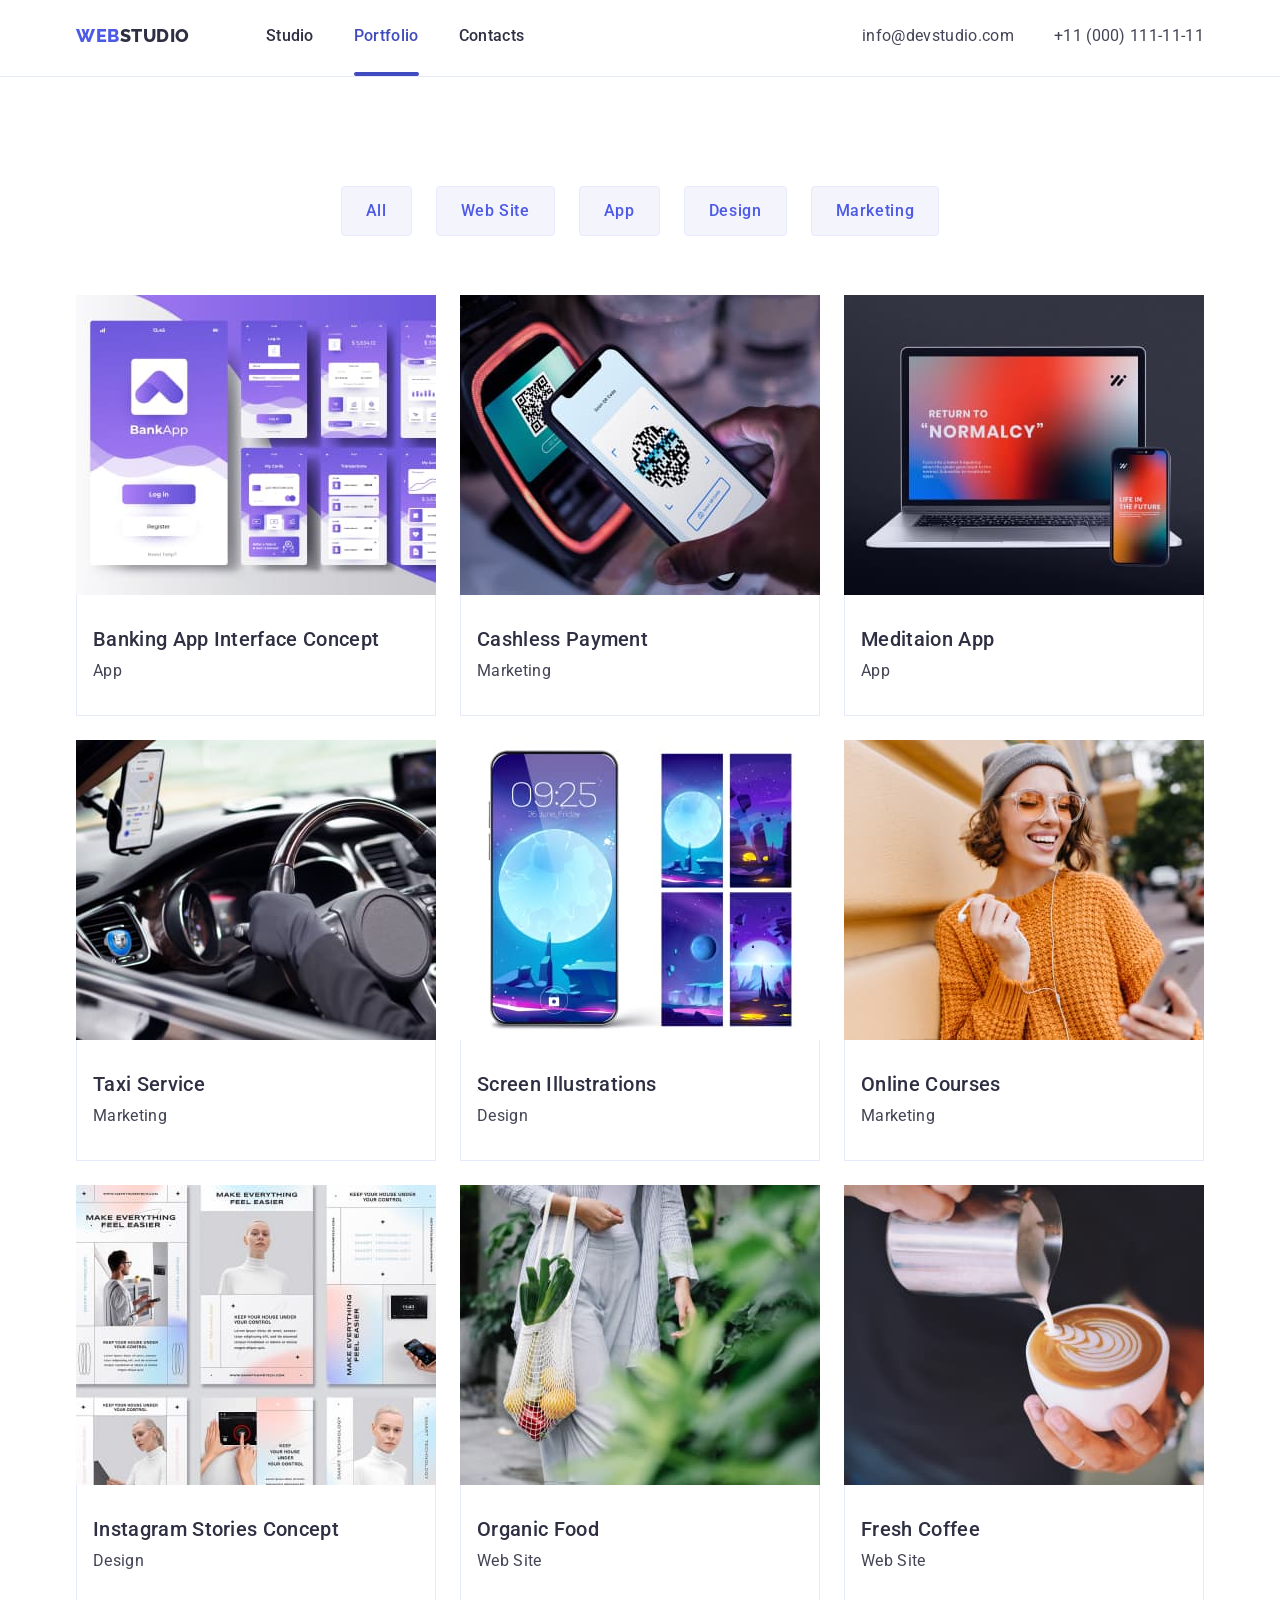
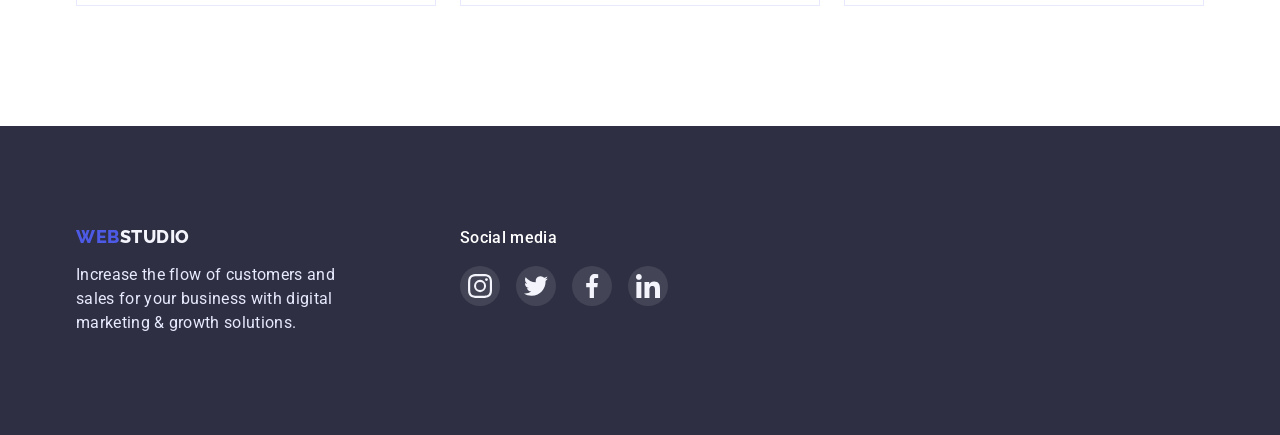
==== portfolio.html @ ed70293a "add files from HW5" ====
<!DOCTYPE html>
<html lang="en">
  <head>
    <meta charset="UTF-8" />
    <meta http-equiv="X-UA-Compatible" content="IE=edge" />
    <meta name="viewport" content="width=device-width, initial-scale=1.0" />
    <title>Portfolio</title>

    <!--Fonts-->
    <link rel="preconnect" href="https://fonts.googleapis.com" />
    <link rel="preconnect" href="https://fonts.gstatic.com" crossorigin />
    <link
      href="https://fonts.googleapis.com/css2?family=Raleway:wght@800&family=Roboto:wght@400;500;700&display=swap"
      rel="stylesheet"
    />

    <!-- Normalize -->
    <link
      rel="stylesheet"
      href="https://cdnjs.cloudflare.com/ajax/libs/modern-normalize/1.1.0/modern-normalize.min.css"
      integrity="sha512-wpPYUAdjBVSE4KJnH1VR1HeZfpl1ub8YT/NKx4PuQ5NmX2tKuGu6U/JRp5y+Y8XG2tV+wKQpNHVUX03MfMFn9Q=="
      crossorigin="anonymous"
      referrerpolicy="no-referrer"
    />

    <!--CSS-file-->
    <link rel="stylesheet" href="./css/styles.css" />
  </head>

  <body>
    <header class="header-portfolio">
      <div class="container header-portfolio-container">
        <!--Navigation-->
        <nav class="header-navigation">
          <!--Logo-->
          <a class="header-logo link" href="./index.html">
            Web<span>Studio</span>
          </a>

          <ul class="header-list">
            <li class="header-item list">
              <a class="header-link link" href="./index.html"> Studio </a>
            </li>
            <li class="header-item list">
              <a class="header-link link current-page" href="./portfolio.html">
                Portfolio
              </a>
            </li>
            <li class="header-item list">
              <a class="header-link link" href=""> Contacts </a>
            </li>
          </ul>
        </nav>

        <!--Phone and email-->
        <address class="header-address">
          <ul class="header-address-list">
            <li class="header-mail list">
              <a class="header-mail-link link" href="mailto:info@devstudio.com"
                >info@devstudio.com</a
              >
            </li>
            <li class="header-phone list">
              <a class="header-phone-link link" href="tel:+110001111111"
                >+11 (000) 111-11-11</a
              >
            </li>
          </ul>
        </address>
      </div>
    </header>

    <main class="main-portfolio">
      <section class="main-projects">
        <div class="container">
          <h1 class="visually-hidden">Project</h1>
          <!--Filter-->
          <ul class="main-portfolio-list">
            <li class="main-portfolio-item list">
              <button class="main-portfolio-btn btn" type="button">All</button>
            </li>
            <li class="main-portfolio-item list">
              <button class="main-portfolio-btn btn" type="button">
                Web Site
              </button>
            </li>
            <li class="main-portfolio-item list">
              <button class="main-portfolio-btn btn" type="button">App</button>
            </li>
            <li class="main-portfolio-item list">
              <button class="main-portfolio-btn btn" type="button">
                Design
              </button>
            </li>
            <li class="main-portfolio-item list">
              <button class="main-portfolio-btn btn" type="button">
                Marketing
              </button>
            </li>
          </ul>

          <!--Projects-->
          <ul class="projects-list">
            <li class="project-item list">
              <a class="projects-link link" href="">
                <div class="image-text-wrap">
                  <img
                    class="projects-image"
                    src="./images/por_bankapp.jpg"
                    alt="Banking App"
                    width="360"
                    height="300"
                  />
                  <div class="text-wrap">
                    <p class="project-text">
                      14 Stylish and User-Friendly App Design Concepts · Task
                      Manager App · Calorie Tracker App · Exotic Fruit Ecommerce
                      App · Cloud Storage App
                    </p>
                  </div>
                </div>
                <div class="project-content">
                  <h3 class="projects-subtitle subtitle">
                    Banking App Interface Concept
                  </h3>
                  <p class="project-desc text-desc">App</p>
                </div>
              </a>
            </li>
            <li class="project-item list">
              <a class="projects-link link" href="">
                <div class="image-text-wrap">
                  <img
                    class="projects-image"
                    src="./images/por_payment.jpg"
                    alt="Cashless Payment"
                    width="360"
                    height="300"
                  />
                  <div class="text-wrap">
                    <p class="project-text">
                      14 Stylish and User-Friendly App Design Concepts · Task
                      Manager App · Calorie Tracker App · Exotic Fruit Ecommerce
                      App · Cloud Storage App
                    </p>
                  </div>
                </div>
                <div class="project-content">
                  <h3 class="projects-subtitle subtitle">Cashless Payment</h3>
                  <p class="project-desc text-desc">Marketing</p>
                </div>
              </a>
            </li>
            <li class="project-item list">
              <a class="projects-link link" href="">
                <div class="image-text-wrap">
                  <img
                    class="projects-image"
                    src="./images/por_meditation_app.jpg"
                    alt="Meditation App"
                    width="360"
                    height="300"
                  />
                  <div class="text-wrap">
                    <p class="project-text">
                      14 Stylish and User-Friendly App Design Concepts · Task
                      Manager App · Calorie Tracker App · Exotic Fruit Ecommerce
                      App · Cloud Storage App
                    </p>
                  </div>
                </div>
                <div class="project-content">
                  <h3 class="projects-subtitle subtitle">Meditaion App</h3>
                  <p class="project-desc text-desc">App</p>
                </div>
              </a>
            </li>
            <li class="project-item list">
              <a class="projects-link link" href="">
                <div class="image-text-wrap">
                  <img
                    class="projects-image"
                    src="./images/por_taxi_service.jpg"
                    alt="Taxi Service"
                    width="360"
                    height="300"
                  />
                  <div class="text-wrap">
                    <p class="project-text">
                      14 Stylish and User-Friendly App Design Concepts · Task
                      Manager App · Calorie Tracker App · Exotic Fruit Ecommerce
                      App · Cloud Storage App
                    </p>
                  </div>
                </div>
                <div class="project-content">
                  <h3 class="projects-subtitle subtitle">Taxi Service</h3>
                  <p class="project-desc text-desc">Marketing</p>
                </div>
              </a>
            </li>
            <li class="project-item list">
              <a class="projects-link link" href="">
                <div class="image-text-wrap">
                  <img
                    class="projects-image"
                    src="./images/por_screen_design.jpg"
                    alt="Screen Design"
                    width="360"
                    height="300"
                  />
                  <div class="text-wrap">
                    <p class="project-text">
                      14 Stylish and User-Friendly App Design Concepts · Task
                      Manager App · Calorie Tracker App · Exotic Fruit Ecommerce
                      App · Cloud Storage App
                    </p>
                  </div>
                </div>
                <div class="project-content">
                  <h3 class="projects-subtitle subtitle">
                    Screen Illustrations
                  </h3>
                  <p class="project-desc text-desc">Design</p>
                </div>
              </a>
            </li>
            <li class="project-item list">
              <a class="projects-link link" href="">
                <div class="image-text-wrap">
                  <img
                    class="projects-image"
                    src="./images/por_online_courses.jpg"
                    alt="Online Courses"
                    width="360"
                    height="300"
                  />
                  <div class="text-wrap">
                    <p class="project-text">
                      14 Stylish and User-Friendly App Design Concepts · Task
                      Manager App · Calorie Tracker App · Exotic Fruit Ecommerce
                      App · Cloud Storage App
                    </p>
                  </div>
                </div>
                <div class="project-content">
                  <h3 class="projects-subtitle subtitle">Online Courses</h3>
                  <p class="project-desc text-desc">Marketing</p>
                </div>
              </a>
            </li>
            <li class="project-item list">
              <a class="projects-link link" href="">
                <div class="image-text-wrap">
                  <img
                    class="projects-image"
                    src="./images/por_insta_design.jpg"
                    alt="Instagram Strories Concept"
                    width="360"
                    height="300"
                  />
                  <div class="text-wrap">
                    <p class="project-text">
                      14 Stylish and User-Friendly App Design Concepts · Task
                      Manager App · Calorie Tracker App · Exotic Fruit Ecommerce
                      App · Cloud Storage App
                    </p>
                  </div>
                </div>
                <div class="project-content">
                  <h3 class="projects-subtitle subtitle">
                    Instagram Stories Concept
                  </h3>
                  <p class="project-desc text-desc">Design</p>
                </div>
              </a>
            </li>
            <li class="project-item list">
              <a class="projects-link link" href="">
                <div class="image-text-wrap">
                  <img
                    class="projects-image"
                    src="./images/por_organic_food.jpg"
                    alt="Organic Food"
                    width="360"
                    height="300"
                  />
                  <div class="text-wrap">
                    <p class="project-text">
                      14 Stylish and User-Friendly App Design Concepts · Task
                      Manager App · Calorie Tracker App · Exotic Fruit Ecommerce
                      App · Cloud Storage App
                    </p>
                  </div>
                </div>
                <div class="project-content">
                  <h3 class="projects-subtitle subtitle">Organic Food</h3>
                  <p class="project-desc text-desc">Web Site</p>
                </div>
              </a>
            </li>
            <li class="project-item list">
              <a class="projects-link link" href="">
                <div class="image-text-wrap">
                  <img
                    class="projects-image"
                    src="./images/por_fresh_coffee.jpg"
                    alt="Fress Coffee"
                    width="360"
                    height="300"
                  />
                  <div class="text-wrap">
                    <p class="project-text">
                      14 Stylish and User-Friendly App Design Concepts · Task
                      Manager App · Calorie Tracker App · Exotic Fruit Ecommerce
                      App · Cloud Storage App
                    </p>
                  </div>
                </div>
                <div class="project-content">
                  <h3 class="projects-subtitle subtitle">Fresh Coffee</h3>
                  <p class="project-desc text-desc">Web Site</p>
                </div>
              </a>
            </li>
          </ul>
        </div>
      </section>
    </main>

    <footer class="footer-portfolio">
      <div class="container footer-wrapper">
        <div class="footer-portfolio-wrapper">
          <a class="footer-logo link" href="./index.html">
            Web<span>Studio</span>
          </a>
          <p class="footer-desc">
            Increase the flow of customers and sales for your business with
            digital marketing & growth solutions.
          </p>
        </div>
        <div class="footer-soc-wrap">
          <p class="footer-soc-title">Social media</p>
          <ul class="footer-soc-list list">
            <li class="footer-soc-item">
              <a href="" class="footer-soc-link link">
                <svg class="footer-soc-icon" width="24" height="24">
                  <use href="./images/icons.svg#icon-instagram-2-1"></use>
                </svg>
              </a>
            </li>
            <li class="footer-soc-item">
              <a href="" class="footer-soc-link link">
                <svg class="footer-soc-icon" width="24" height="24">
                  <use href="./images/icons.svg#icon-twitter-1-1"></use>
                </svg>
              </a>
            </li>
            <li class="footer-soc-item">
              <a href="" class="footer-soc-link link">
                <svg class="footer-soc-icon" width="24" height="24">
                  <use href="./images/icons.svg#icon-facebook-1-1"></use>
                </svg>
              </a>
            </li>
            <li class="footer-soc-item">
              <a href="" class="footer-soc-link link">
                <svg class="footer-soc-icon" width="24" height="24">
                  <use href="./images/icons.svg#icon-linkedin-1-1"></use>
                </svg>
              </a>
            </li>
          </ul>
        </div>
      </div>
    </footer>
  </body>
</html>
---- css/styles.css ----
/* --------index.html styles--------- */

:root {
  --title-color: #2e2f42; /* title,button, logo, background */
  --accent-color: #404bbf; /* hover,focus */
  --button-logo-color: #4d5ae5; /* logo,btn text and background*/
  --text-desc-color: #434455; /* text and address*/
  --hero-back-color: #ffffff; /* hero's text, background and text(hover,focus)*/
  --back-logo-color: #f4f4fd; /* logo, btn(background -text and -color)*/
  --logo-border-color: #e7e9fc; /* logo-footer,btn border*/
  --customers-border-color: #8e8f99; /*customers border logo*/
  --footer-icon-activ-color: #31d0aa;
  --modal-windows-bgr-color: #fcfcfc;
  --title-hero-weight: 500;
  --gap_between_img: 24px;
  --time-duration: 250ms;
  --timing-function: cubic-bezier(0.4, 0, 0.2, 1);
}

body {
  font-family: "Roboto", sans-serif;
  font-size: 16px;
  line-height: 1.5;
  letter-spacing: 0.02em;
  color: var(--title-color);
}

.btn {
  font-family: inherit;
  font-weight: var(--title-hero-weight);
  font-size: inherit;
  line-height: inherit;
  letter-spacing: 0.04em;
  cursor: pointer;
  margin: 0;
  padding: 0;
}

.title {
  font-size: 36px;
  line-height: 1.11;
  text-transform: capitalize;
  text-align: center;
}

.subtitle {
  font-weight: var(--title-hero-weight);
  font-size: 20px;
  line-height: 1.2;
  text-align: center;
}

.text-desc {
  color: var(--text-desc-color);
  text-align: center;
}

.link {
  text-decoration: none;
}

.list {
  list-style-type: none;
}

h1,
h2,
h3 {
  margin: 0;
}

ul,
p {
  margin: 0;
  padding: 0;
}

img {
  display: block;
}

.container {
  width: 1158px;
  padding-left: 15px;
  padding-right: 15px;
  margin-right: auto;
  margin-left: auto;
}

.section {
  padding-top: 120px;
}

/* -----HEADER------------ */

/* .header-index {
} */

.header-container,
.header-portfolio-container {
  display: flex;
  align-items: center;
}

.header-navigation {
  display: flex;
  margin-right: auto;
}

.header-logo,
.footer-logo {
  font-family: "Raleway", sans-serif;
  font-weight: 800;
  font-size: 18px;
  letter-spacing: 0.03em;
  text-transform: uppercase;
  color: var(--button-logo-color);
}

.header-navigation > a {
  display: block;
}

.header-logo {
  line-height: 1.33;
  margin-right: 76px;
}

.header-logo > span {
  color: var(--title-color);
}

.header-list {
  margin: 0;
  display: flex;
  gap: 40px;
}
.header-item {
  display: flex;
  align-self: center;
  gap: var(--gap_between_img);
}

.header-mail-link,
.header-phone-link {
  display: inline-block;
}

.header-logo,
.header-link,
.header-mail-link,
.header-phone-link {
  padding-top: var(--gap_between_img);
  padding-bottom: 28px;
}

.header-link {
  display: flex;
  flex-direction: column;
  transition-property: color;
  transition-duration: var(--time-duration);
  transition-timing-function: var(--timing-function);
}

.header-item > .current-page {
  color: var(--accent-color);
  display: flex;
  padding-top: var(--gap_between_img);
  padding-bottom: 0;
  gap: var(--gap_between_img);
}

.header-item > .current-page::after {
  content: "";
  display: block;
  width: 100%;
  height: 4px;
  border-radius: 2px;
  background-color: currentColor;
}

.header-link,
.projects-subtitle {
  font-weight: var(--title-hero-weight);
  color: inherit;
}

/* .header-link {
} */

.header-link:hover,
.header-link:focus {
  color: var(--accent-color);
}

.header-address {
  font-style: normal;
}

.header-address-list {
  display: flex;
}

.header-mail {
  margin-right: 40px;
}

.header-mail-link,
.header-phone-link {
  color: var(--text-desc-color);
  transition-property: color;
  transition-duration: var(--time-duration);
  transition-timing-function: var(--timing-function);
}

/* .header-phone {
} */
/* .header-mail-link{
} */
/* .header-phone-link{
}  */

.header-mail-link:hover,
.header-phone-link:hover,
.header-mail-link:focus,
.header-phone-link:focus {
  color: var(--accent-color);
}

/* -----------HERO------------ */
.hero {
  /* background-color: var(--title-color); */
  background-image: linear-gradient(
      rgba(46, 47, 66, 0.7),
      rgba(46, 47, 66, 0.7)
    ),
    url(../images/people-in-office.jpg);
  background-repeat: no-repeat;
  background-size: cover cover;
  background-position: center;
  max-width: 1440px;
  margin: 0 auto;

  text-align: center;

  padding-top: 188px;
  padding-bottom: 188px;
}

.hero-title {
  font-size: 56px;
  line-height: 1.07;
  color: var(--hero-back-color);

  max-width: 494px;
  margin: 0 auto 40px auto;
}

.hero-btn {
  min-width: 169px;
  color: var(--hero-back-color);
  background: var(--button-logo-color);
  box-shadow: 0px 4px 4px rgba(0, 0, 0, 0.15);
  border-color: transparent;
  border-radius: 4px;
  padding: 12px 0;

  transition-property: background-color;
  transition-duration: var(--time-duration);
  transition-timing-function: var(--timing-function);
}

.hero-btn:hover,
.hero-btn:focus {
  background-color: var(--accent-color);
}

/* ---SECTION 2 index.html */

/* .main-index{
}*/
/* .main-priorities {
} */

.visually-hidden {
  position: absolute;
  white-space: nowrap;
  width: 1px;
  height: 1px;
  overflow: hidden;
  border: 0;
  padding: 0;
  clip: rect(0 0 0 0);
  clip-path: inset(50%);
  margin: -1px;
}

.priorities-list {
  display: flex;
  gap: var(--gap_between_img);
}
/* .priorities-item {
}  */

.priorities-item-wrap {
  min-height: 112px;
  display: flex;
  align-items: center;
  justify-content: center;
  background-color: var(--back-logo-color);
  border-radius: 4px;
}
/* .priorities-item-icon {
} */

.priorities-subtitle,
.projects-subtitle,
.team-name,
.team-job,
.priorities-item-wrap {
  margin-bottom: 8px;
}

.priorities-subtitle {
  text-align: left;
}
.priorites-desc {
  text-align: inherit;
  max-width: 264px;
}

/* ---SECTION 3 index.html */

.main-results,
.main-team {
  padding-bottom: 120px;
}

/* .main-results {
} */

.results-title,
.team-title {
  margin-bottom: 72px;
}

.results-list {
  display: flex;
  gap: var(--gap_between_img);
}
/* .results-item {
} */
/* .results-image{
}  */

/* ---SECTION 4 index.html */
.main-team {
  background-color: var(--back-logo-color);
}

/* .team-title {
} */

.team-list {
  display: flex;
  gap: var(--gap_between_img);
}

.team-item {
  width: calc((100% - 3 * var(--gap_between_img)) / 4);
  box-shadow: 0px 1px 6px rgba(46, 47, 66, 0.08),
    0px 1px 1px rgba(46, 47, 66, 0.16), 0px 2px 1px rgba(46, 47, 66, 0.08);
  border-radius: 0px 0px 4px 4px;
  background-color: var(--hero-back-color);
}

.project-desc {
  color: var(--text-desc-color);
}

/* .team-image {
} */

.team-content {
  padding: 32px 16px;
}

/* .team-name {
} */
/* .team-job {
} */

.team-icon-list {
  display: flex;
  justify-content: center;
  align-items: center;
  gap: 24px;
}

.team-icon-item {
  width: 40px;
  height: 40px;
}
.team-icon-link {
  width: 100%;
  height: 100%;
  background-color: var(--button-logo-color);
  border-radius: 50%;
  display: flex;
  justify-content: center;
  align-items: center;
  transition-property: background-color;
  transition-duration: var(--time-duration);
  transition-timing-function: var(--timing-function);
}

.team-soc-icon {
  fill: var(--hero-back-color);
}

.team-icon-link:is(:hover, :focus) {
  background-color: var(--accent-color);
}

/* ----------CUSTOMERS------------- */
.main-customers {
  padding: 133px 0 120px 0;
}

.customers-title {
  margin-bottom: 72px;
}

.customers-list {
  display: flex;
  gap: var(--gap_between_img);
}

.customers-item {
  width: calc((100% - 5 * (var(--gap_between_img))) / 6);
  height: 88px;
}
.customers-link {
  width: 100%;
  height: 100%;
  border: 1px solid var(--customers-border-color);
  border-radius: 4px;

  display: flex;
  justify-content: center;
  align-items: center;
  color: var(--customers-border-color);

  transition-property: border-color, color;
  transition-duration: var(--time-duration), var(--time-duration);
  transition-timing-function: var(--timing-function), var(--timing-function);
}

.customers-icon {
  fill: currentColor;
}

.customers-link:is(:hover, :focus) {
  border-color: var(--accent-color);
  color: var(--accent-color);
}

/* -------------FOOTER------------- */

.footer-index,
.footer-portfolio {
  background-color: var(--title-color);
  padding: 100px 0;
}

.footer-wrapper {
  display: flex;
  align-items: baseline;
  gap: 120px;
}
.footer-logo {
  display: inline-block;
  line-height: 1.17;
  margin-bottom: 16px;
}

.footer-logo > span {
  color: var(--back-logo-color);
}

.footer-desc {
  color: var(--logo-border-color);
  max-width: 264px;
}

/* .footer-soc-wrap {
} */
.footer-soc-title {
  font-weight: var(--title-hero-weight);
  color: var(--hero-back-color);
  margin-bottom: 16px;
}
.footer-soc-list {
  display: flex;
  gap: 16px;
}
.footer-soc-item {
  width: 40px;
  height: 40px;
}
.footer-soc-link {
  width: 100%;
  height: 100%;
  background-color: rgba(255, 255, 255, 0.1);
  color: var(--back-logo-color);
  border-radius: 50%;
  display: flex;
  justify-content: center;
  align-items: center;
  transition-property: background-color;
  transition-duration: var(--time-duration);
  transition-timing-function: var(--timing-function);
}
.footer-soc-icon {
  fill: currentColor;
}

.footer-soc-link:is(:hover, :focus) {
  background-color: var(--footer-icon-activ-color);
}

/*--------- Portfolio's styles *-------------/

/* ----SECTION WITH BUTTONS---------- */
.header-portfolio {
  border-bottom: 1px solid #e7e9fc;
}
/* .main-portfolio {
}*/
.main-portfolio-list {
  margin-bottom: 59px;
  display: flex;
  justify-content: center;
  gap: var(--gap_between_img);
}
/* .main-portfolio-item {
}  */

.main-portfolio-btn {
  text-align: center;
  color: var(--button-logo-color);

  background: var(--back-logo-color);
  border: 1px solid var(--logo-border-color);
  border-radius: 4px;

  padding: 12px var(--gap_between_img);

  transition-property: border-color, background-color, color, box-shadow;
  transition-duration: var(--time-duration), var(--time-duration),
    var(--time-duration), var(--time-duration);
  transition-timing-function: var(--timing-function), var(--timing-function),
    var(--timing-function), var(--timing-function);
}

.main-portfolio-btn:hover,
.main-portfolio-btn:focus {
  color: var(--hero-back-color);
  background-color: var(--accent-color);
  border-color: var(--accent-color);
  box-shadow: 0px 3px 1px rgba(0, 0, 0, 0.1), 0px 2px 1px rgba(0, 0, 0, 0.08),
    0px 2px 2px rgba(0, 0, 0, 0.12);
}

/* -----SECTION WITH PROJECTS */

.main-projects {
  padding-top: 109px;
  padding-bottom: 120px;
}
.projects-list {
  display: flex;
  flex-wrap: wrap;
  flex-basis: calc(100%-2 * 24px) / 3;
  gap: var(--gap_between_img);
}
/* .project-item {
} */
.projects-link {
  color: inherit;
  display: inline-block;
  transition-property: box-shadow;
  transition-duration: var(--time-duration);
  transition-timing-function: var(--timing-function);
}

.projects-link:is(:hover, :focus) {
  box-shadow: 0px 1px 6px rgba(46, 47, 66, 0.08),
    0px 1px 1px rgba(46, 47, 66, 0.16), 0px 2px 1px rgba(46, 47, 66, 0.08);
}
.image-text-wrap {
  position: relative;
  display: flex;
  overflow: hidden;
}

.text-wrap {
  position: absolute;
  height: 100%;
  padding: 40px 32px;
  background-color: var(--button-logo-color);
  transform: translateY(100%);
  transition-property: transform;
  transition-duration: var(--time-duration);
  transition-timing-function: var(--timing-function);
}

.project-text {
  color: var(--back-logo-color);
  overflow: auto;
}

.projects-link:is(:hover, :focus) .text-wrap {
  transform: translateY(0%);
}

.project-content {
  padding: 32px 0px;
  border: 1px solid #e7e9fc;
  border-top: none;
}

/* .projects-image {
}  */
/* .projects-subtitle {
} */
/* .project-desc {
} */

.projects-subtitle,
.project-desc {
  padding-left: 16px;
  text-align: left;
}

/* .footer-portfolio-wrapper{

} */

.backdrop {
  position: fixed;
  top: 0;
  width: 100%;
  height: 100%;
  background: rgba(46, 47, 66, 0.4);
  transition-property: opacity, visibility;
  transition-duration: var(--time-duration);
  transition-timing-function: var(--timing-function);
}

.is-hidden {
  opacity: 0;
  visibility: hidden;
  pointer-events: none;
}

.modal {
  position: absolute;
  top: 50%;
  left: 50%;
  transform: translate(-50%, -50%) scale(1);
  width: 408px;
  min-height: 576px;
  background-color: var(--modal-windows-bgr-color);
  padding: var(--gap_between_img);

  box-shadow: 0px 1px 1px rgba(0, 0, 0, 0.14), 0px 1px 3px rgba(0, 0, 0, 0.12),
    0px 2px 1px rgba(0, 0, 0, 0.2);
  border-radius: 4px;

  transition-property: transform;
  transition-duration: var(--time-duration);
  transition-timing-function: var(--timing-function);
}

.backdrop.is-hidden .modal {
  transform: translate(-50%, -50%) scale(0);
}

.modal-btn-close {
  display: flex;
  justify-content: center;
  align-items: center;

  margin-left: auto;
  width: var(--gap_between_img);
  height: var(--gap_between_img);

  background-color: #e7e9fc;
  color: #000;

  border: 1px solid rgba(0, 0, 0, 0.1);
  border-radius: 50%;

  transition-property: color, background-color, border-color;
  transition-duration: var(--time-duration), var(--time-duration),
    var(--time-duration);
  transition-timing-function: var(--timing-function), var(--timing-function),
    var(--timing-function);
}

.modal-close-icon {
  fill: currentColor;
}

.modal-btn-close:is(:hover, :focus) {
  color: var(--hero-back-color);
  background-color: var(--accent-color);
  border-color: var(--accent-color);
}
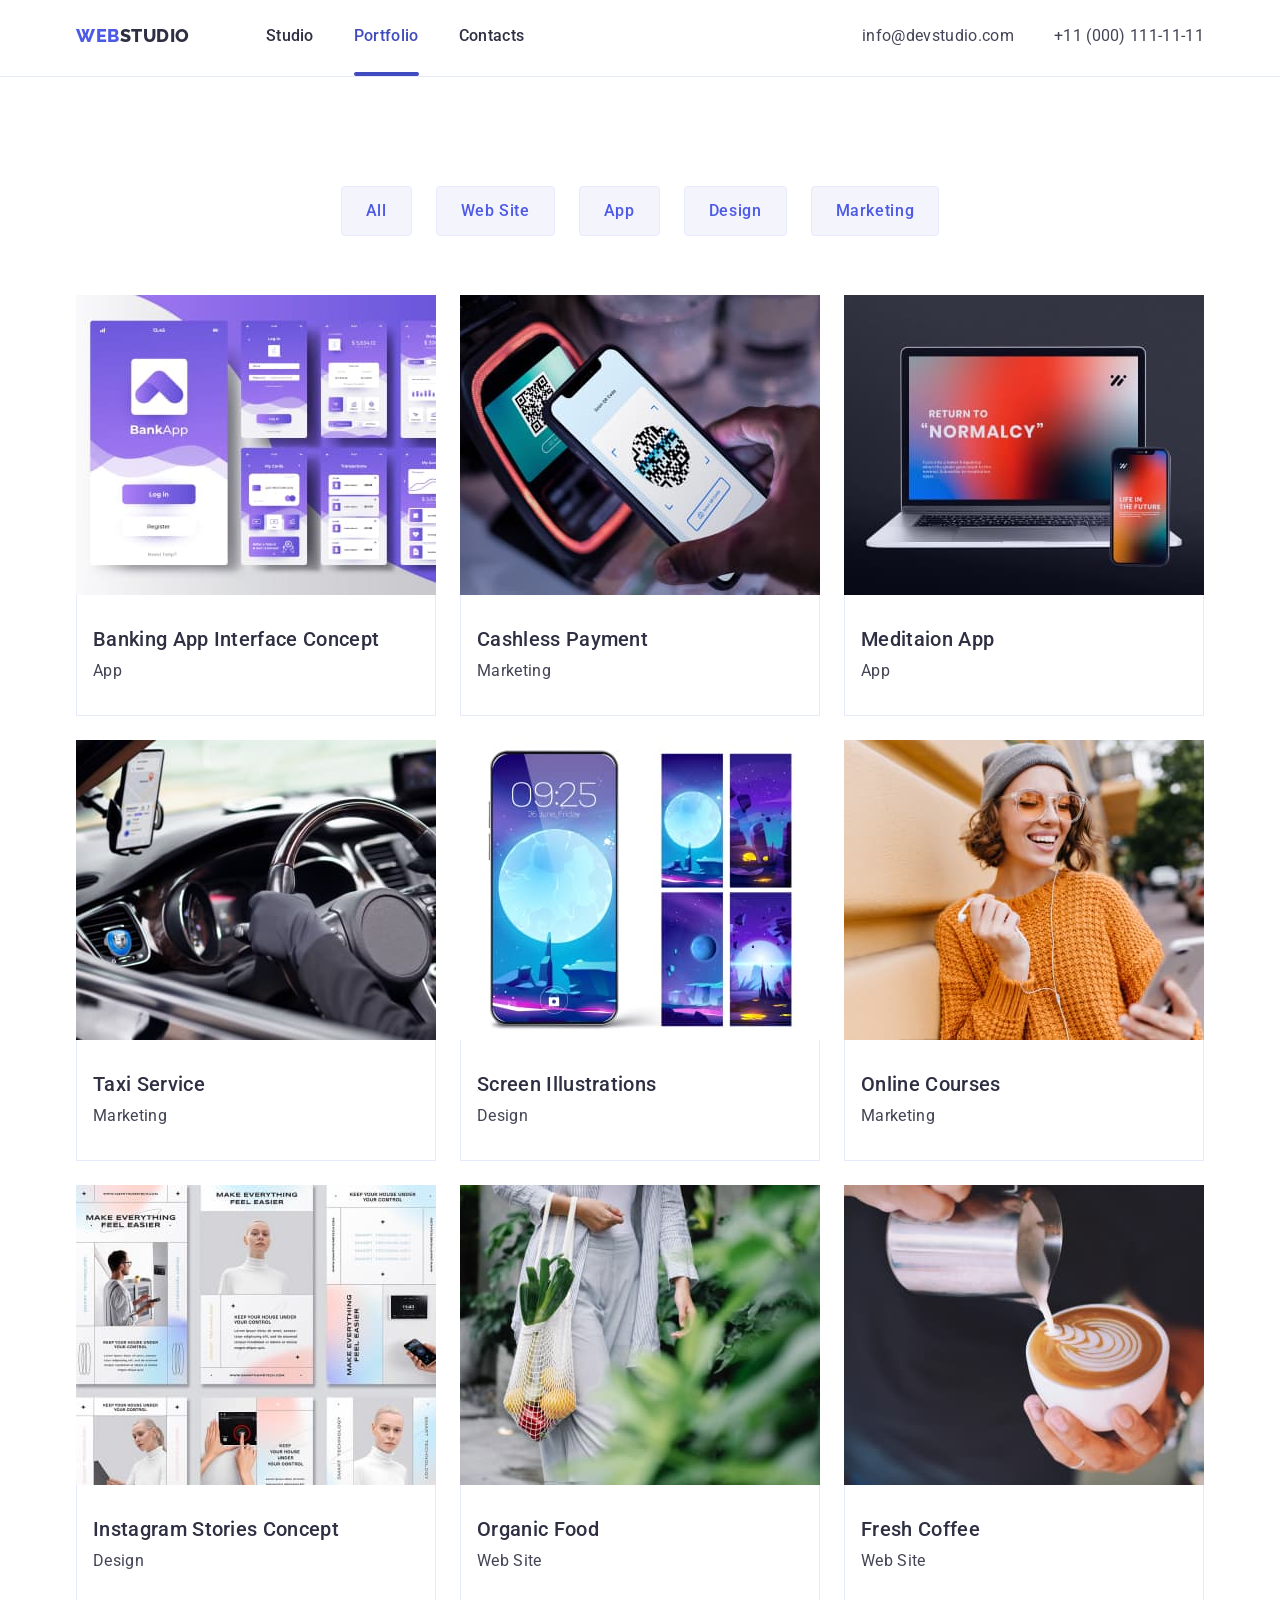
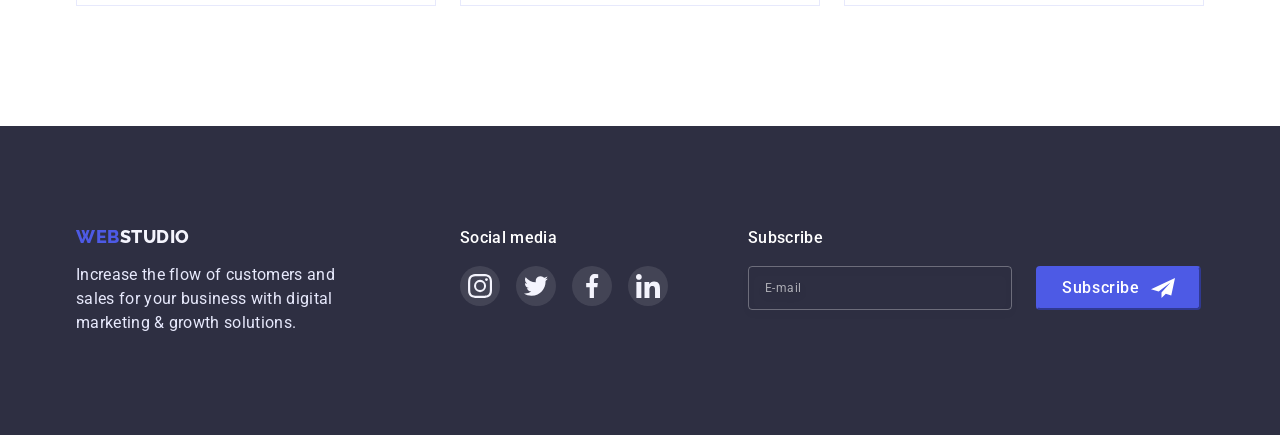
==== commit ab69d13a: "add subscribe into footer and update modal windows" ====
--- a/portfolio.html
+++ b/portfolio.html
@@ -372,6 +372,24 @@
             </li>
           </ul>
         </div>
+        <div class="subscribe-footer">
+          <p class="footer-soc-title">Subscribe</p>
+          <form action="#" class="footer-subscribe-form">
+            <input
+              class="footer-email-input"
+              type="email"
+              name="email"
+              placeholder="E-mail"
+              required
+            />
+            <button type="submit" class="subscribe-btn btn">
+              Subscribe
+              <svg class="send-btn-icon" width="24" height="24">
+                <use href="./images/icons.svg#icon-send"></use>
+              </svg>
+            </button>
+          </form>
+        </div>
       </div>
     </footer>
   </body>
--- a/css/styles.css
+++ b/css/styles.css
@@ -11,6 +11,7 @@
   --customers-border-color: #8e8f99; /*customers border logo*/
   --footer-icon-activ-color: #31d0aa;
   --modal-windows-bgr-color: #fcfcfc;
+  --policy-text-color: #757575;
   --title-hero-weight: 500;
   --gap_between_img: 24px;
   --time-duration: 250ms;
@@ -476,7 +477,11 @@
 .footer-wrapper {
   display: flex;
   align-items: baseline;
-  gap: 120px;
+}
+
+.footer-text-wrap,
+.footer-portfolio-wrapper {
+  margin-right: 120px;
 }
 .footer-logo {
   display: inline-block;
@@ -493,8 +498,9 @@
   max-width: 264px;
 }
 
-/* .footer-soc-wrap {
-} */
+.footer-soc-wrap {
+  margin-right: 80px;
+}
 .footer-soc-title {
   font-weight: var(--title-hero-weight);
   color: var(--hero-back-color);
@@ -527,6 +533,63 @@
 
 .footer-soc-link:is(:hover, :focus) {
   background-color: var(--footer-icon-activ-color);
+}
+
+.footer-subscribe-form {
+  display: flex;
+  gap: var(--gap_between_img);
+}
+.footer-email-input {
+  outline: none;
+  background-color: transparent;
+  border: 1px solid rgba(255, 255, 255, 0.3);
+  filter: drop-shadow(0px 4px 4px rgba(0, 0, 0, 0.15));
+  border-radius: 4px;
+  min-width: 264px;
+  min-height: 40px;
+  padding: 8px 16px;
+  color: var(--hero-back-color);
+  font-size: 12px;
+  line-height: 2;
+  letter-spacing: 0.04em;
+  margin: 0;
+}
+
+.footer-email-input::placeholder {
+  color: rgba(255, 255, 255, 0.6);
+}
+
+.footer-email-input:is(:hover, :focus) {
+  border-color: var(--accent-color);
+}
+
+.subscribe-btn {
+  min-width: 165px;
+  min-height: 40px;
+  background-color: var(--button-logo-color);
+  border-color: var(--button-logo-color);
+  border-radius: 4px;
+  color: var(--hero-back-color);
+  font-weight: 500;
+  font-size: 16px;
+  padding: 8px 24px;
+
+  display: flex;
+  align-items: center;
+  justify-content: space-between;
+
+  transition-property: background-color, border-color;
+  transition-duration: var(--time-duration), var(--time-duration);
+  transition-timing-function: var(--timing-function), var(--timing-function);
+}
+
+.send-btn-icon {
+  fill: currentColor;
+}
+
+.subscribe-btn:is(:hover, :focus) {
+  background-color: var(--accent-color);
+  border-color: var(--accent-color);
 }
 
 /*--------- Portfolio's styles *-------------/
@@ -707,6 +770,8 @@
     var(--time-duration);
   transition-timing-function: var(--timing-function), var(--timing-function),
     var(--timing-function);
+
+  margin-bottom: var(--gap_between_img);
 }
 
 .modal-close-icon {
@@ -718,3 +783,155 @@
   background-color: var(--accent-color);
   border-color: var(--accent-color);
 }
+
+.modal-title {
+  font-weight: 500;
+  text-align: center;
+  color: var(--title-color);
+  margin-bottom: 16px;
+}
+
+.modal-form {
+  display: flex;
+  flex-direction: column;
+  gap: 8px;
+}
+
+.input-wrapper {
+  display: flex;
+  flex-direction: column;
+  gap: 4px;
+}
+
+.modal-label {
+  font-size: 12px;
+  line-height: 1.16;
+  letter-spacing: 0.01em;
+  color: var(--customers-border-color);
+}
+
+.input-wrap {
+  position: relative;
+}
+
+.input-frame {
+  outline: none;
+  border: 1px solid rgba(33, 33, 33, 0.2);
+  border-radius: 4px;
+  width: 100%;
+  min-height: 40px;
+  padding-left: 38px;
+  color: var(--title-color);
+  transition-property: border-color;
+  transition-duration: var(--time-duration);
+  transition-timing-function: var(--timing-function);
+}
+
+.input-user {
+}
+
+.input-icon {
+  position: absolute;
+  left: 16px;
+  top: 50%;
+  transform: translateY(-50%);
+  transition-property: fill;
+  transition-duration: var(--time-duration);
+  transition-timing-function: var(--timing-function);
+}
+
+.modal-comments {
+  resize: none;
+  width: 100%;
+  min-height: 120px;
+  padding: 8px 16px;
+
+  font-size: 12px;
+  line-height: 1.33;
+  letter-spacing: 0.04em;
+  color: var(--title-color);
+}
+
+.modal-comments::placeholder {
+  color: rgba(117, 117, 117, 0.5);
+}
+
+.policy-wrap {
+  width: 100%;
+  display: flex;
+  justify-content: baseline;
+  padding-top: 8px;
+}
+
+.checkbox-text {
+  position: relative;
+  padding-left: 24px;
+  font-size: 12px;
+  line-height: 1.33;
+  width: 100%;
+  letter-spacing: 0.04em;
+  color: var(--policy-text-color);
+}
+.policy-link {
+  color: var(--button-logo-color);
+}
+
+.modal-submit-btn {
+  display: inline-block;
+  margin: 16px auto auto;
+  min-width: 169px;
+  min-height: 56px;
+  padding: 16px 32px;
+  color: var(--hero-back-color);
+  background: var(--button-logo-color);
+  box-shadow: 0px 4px 4px rgba(0, 0, 0, 0.15);
+  border-radius: 4px;
+  border: transparent;
+  transition-property: background-color, border-color;
+  transition-duration: var(--time-duration), var(--time-duration);
+  transition-timing-function: var(--timing-function), var(--timing-function);
+}
+
+.modal-submit-btn:is(:hover, :focus) {
+  background-color: var(--accent-color);
+  border-color: var(--accent-color);
+}
+
+.input-frame:is(:hover, :focus) + .input-icon,
+.input-icon:is(:hover, :focus) {
+  fill: var(--button-logo-color);
+}
+
+.input-frame:focus {
+  border-color: var(--button-logo-color);
+}
+
+.checkbox-text span {
+  position: absolute;
+  left: 0;
+  top: 0;
+  display: flex;
+  justify-content: center;
+  align-items: center;
+  min-width: 16px;
+  min-height: 16px;
+  border: 1.25px solid #2e2f42;
+  border-radius: 2px;
+  color: transparent;
+  background-color: transparent;
+  transition-property: color, background-color, border-color;
+  transition-duration: var(--time-duration), var(--time-duration),
+    var(--time-duration);
+  transition-timing-function: var(--timing-function), var(--timing-function),
+    var(--timing-function);
+}
+
+.policy-tick-icon {
+  fill: currentColor;
+}
+
+.policy-checkbox:checked + .checkbox-text span {
+  color: var(--back-logo-color);
+  background-color: var(--accent-color);
+  border-color: var(--accent-color);
+}
